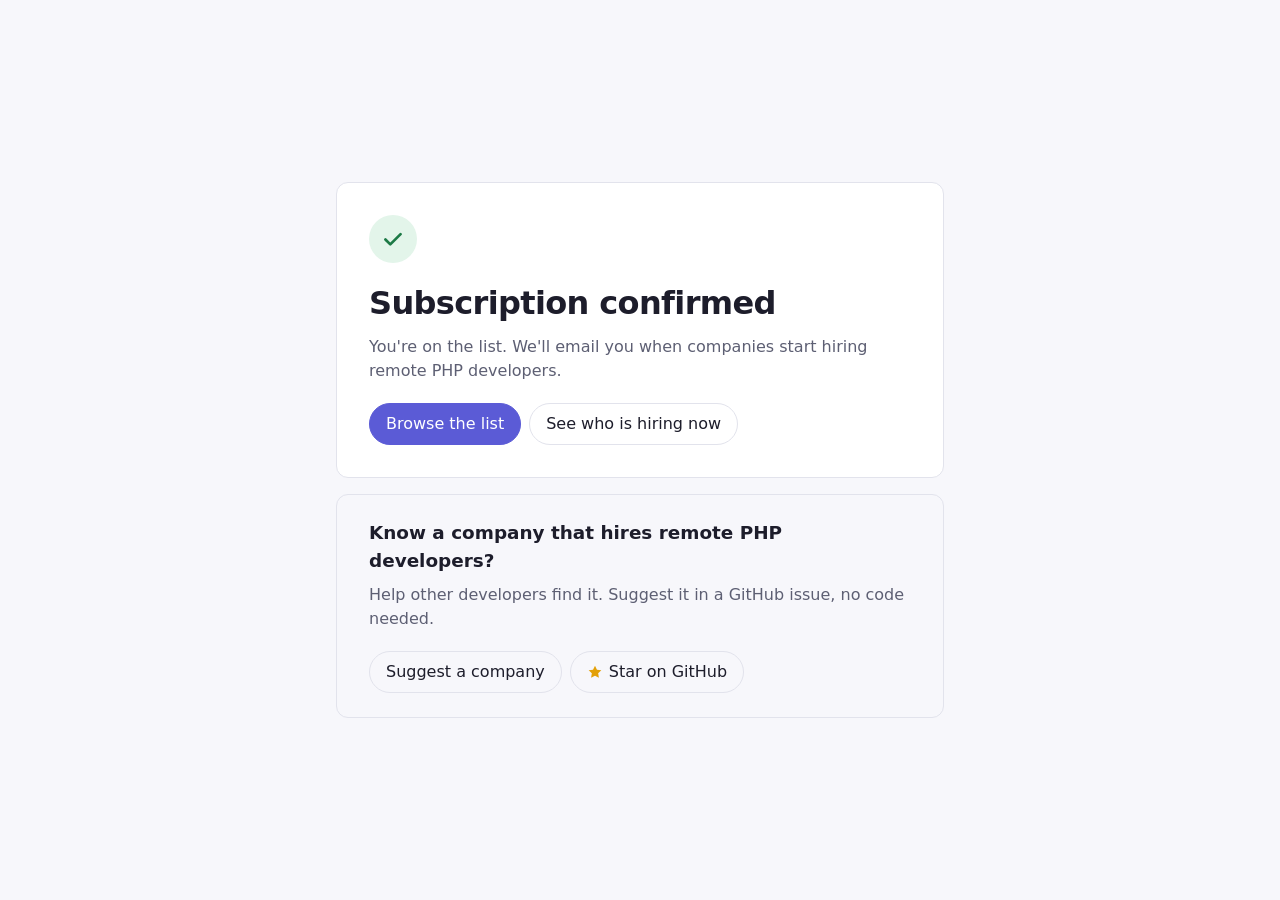
==== site/subscribed/index.html @ 8f7765d8 "Add a newsletter subscription confirmation page" ====
<!doctype html>
<html lang="en">
<head>
  <meta charset="utf-8">
  <meta name="viewport" content="width=device-width, initial-scale=1">
  <title>Subscription confirmed · Remote PHP Jobs</title>
  <meta name="description" content="Your subscription to Remote PHP Jobs updates is confirmed.">
  <meta name="robots" content="noindex">
  <meta name="theme-color" content="#5b5bd6">
  <link rel="icon" href="data:image/svg+xml,%3Csvg xmlns='http://www.w3.org/2000/svg' viewBox='0 0 32 32'%3E%3Crect width='32' height='32' rx='8' fill='%235b5bd6'/%3E%3Ctext x='16' y='21' font-family='system-ui,sans-serif' font-size='11' font-weight='700' fill='%23fff' text-anchor='middle'%3EPHP%3C/text%3E%3C/svg%3E">
  <script>
    try {
      const theme = localStorage.getItem('theme');
      if (theme === 'light' || theme === 'dark') document.documentElement.dataset.theme = theme;
    } catch (error) {}
  </script>
  <link rel="stylesheet" href="../style.css">
</head>
<body>
  <main class="wrap confirm">
    <section class="confirm-card">
      <span class="confirm-icon" aria-hidden="true">
        <svg viewBox="0 0 24 24" fill="none" stroke="currentColor" stroke-width="2.5" stroke-linecap="round" stroke-linejoin="round">
          <path d="M5 12.5l4.5 4.5L19 7.5"/>
        </svg>
      </span>
      <h1>Subscription confirmed</h1>
      <p>You're on the list. We'll email you when companies start hiring remote PHP developers.</p>
      <nav class="actions">
        <a class="button primary" href="../">Browse the list</a>
        <a class="button" href="../?hiring=1">See who is hiring now</a>
      </nav>
    </section>

    <section class="confirm-card secondary">
      <h2>Know a company that hires remote PHP developers?</h2>
      <p>Help other developers find it. Suggest it in a GitHub issue, no code needed.</p>
      <nav class="actions">
        <a class="button" href="https://github.com/rasoulrahimii/PHP-Remote-Jobs/issues/new?template=suggest-company.yml">Suggest a company</a>
        <a class="button star" href="https://github.com/rasoulrahimii/PHP-Remote-Jobs" target="_blank" rel="noopener">
          <svg viewBox="0 0 24 24" fill="currentColor" aria-hidden="true">
            <path d="M12 2.5l2.94 5.96 6.56.95-4.75 4.63 1.12 6.54L12 17.5l-5.87 3.08 1.12-6.54L2.5 9.41l6.56-.95z"/>
          </svg>
          Star on GitHub
        </a>
      </nav>
    </section>
  </main>
</body>
</html>
---- site/style.css ----
:root {
  --bg: #f7f7fb;
  --surface: #ffffff;
  --text: #1d1d2b;
  --muted: #5d5f73;
  --border: #e2e3ec;
  --border-strong: #b9bbcc;
  --accent: #5b5bd6;
  --accent-text: #ffffff;
  --chip-bg: #ececfb;
  --chip-text: #3f3fa8;
  --stale: #a14d00;
  --stale-bg: #fff1e0;
  --fresh: #1d7a46;
  --fresh-bg: #e3f5ea;
  --radius: 12px;
  --knob: #ffffff;
  --knob-shadow: 0 2px 6px rgba(29, 29, 43, 0.25);
  color-scheme: light;
}

@media (prefers-color-scheme: dark) {
  :root:not([data-theme="light"]) {
    --bg: #12121a;
    --surface: #1b1b26;
    --text: #ececf4;
    --muted: #a3a5b8;
    --border: #2d2e3d;
    --border-strong: #4a4c63;
    --accent: #8c8cf0;
    --accent-text: #12121a;
    --chip-bg: #2a2a45;
    --chip-text: #c4c4ff;
    --stale: #ffb870;
    --stale-bg: #3a2914;
    --fresh: #6fd39b;
    --fresh-bg: #16301f;
    --knob: #e9e7ff;
    --knob-shadow: 0 2px 8px rgba(0, 0, 0, 0.5);
    color-scheme: dark;
  }
}

:root[data-theme="dark"] {
  --bg: #12121a;
  --surface: #1b1b26;
  --text: #ececf4;
  --muted: #a3a5b8;
  --border: #2d2e3d;
  --border-strong: #4a4c63;
  --accent: #8c8cf0;
  --accent-text: #12121a;
  --chip-bg: #2a2a45;
  --chip-text: #c4c4ff;
  --stale: #ffb870;
  --stale-bg: #3a2914;
  --fresh: #6fd39b;
  --fresh-bg: #16301f;
  --knob: #e9e7ff;
  --knob-shadow: 0 2px 8px rgba(0, 0, 0, 0.5);
  color-scheme: dark;
}

* {
  box-sizing: border-box;
}

html {
  scroll-behavior: smooth;
}

body {
  margin: 0;
  transition: background-color 0.3s ease, color 0.3s ease;
  background: var(--bg);
  color: var(--text);
  font: 16px/1.5 system-ui, -apple-system, "Segoe UI", Roboto, sans-serif;
}

a {
  color: var(--accent);
}

.wrap {
  max-width: 1120px;
  margin: 0 auto;
  padding: 0 16px;
}

.masthead {
  padding: 48px 0 32px;
  transition: background-color 0.3s ease, border-color 0.3s ease;
  border-bottom: 1px solid var(--border);
  background: var(--surface);
}

.masthead .wrap {
  position: relative;
}

.masthead h1 {
  margin: 0 0 8px;
  padding-right: 80px;
  font-size: clamp(1.8rem, 4vw, 2.6rem);
  letter-spacing: -0.02em;
}

.lede {
  max-width: 640px;
  margin: 0 0 20px;
  color: var(--muted);
}

.actions {
  display: flex;
  flex-wrap: wrap;
  gap: 8px;
}

.button {
  display: inline-block;
  padding: 8px 16px;
  border: 1px solid var(--border);
  border-radius: 999px;
  color: var(--text);
  text-decoration: none;
  font-weight: 500;
}

.button.primary {
  border-color: var(--accent);
  background: var(--accent);
  color: var(--accent-text);
}

.button.star {
  display: inline-flex;
  align-items: center;
  gap: 6px;
}

.button.star svg {
  width: 16px;
  height: 16px;
  color: #e3a008;
  transition: transform 0.3s ease;
}

.button.star:hover {
  border-color: var(--border-strong);
}

.button.star:hover svg {
  transform: rotate(72deg) scale(1.15);
}

.theme-toggle {
  position: absolute;
  top: -24px;
  right: 16px;
  width: 64px;
  height: 34px;
  padding: 0;
  border: 0;
  border-radius: 999px;
  overflow: hidden;
  cursor: pointer;
  background: transparent;
  box-shadow: inset 0 1px 4px rgba(0, 0, 0, 0.25);
  -webkit-tap-highlight-color: transparent;
}

.theme-toggle:focus-visible {
  outline: 2px solid var(--accent);
  outline-offset: 3px;
}

.theme-toggle .sky {
  position: absolute;
  inset: 0;
  transition: opacity 0.4s ease;
}

.theme-toggle .day {
  background: linear-gradient(135deg, #8fd0ff 0%, #c5e8ff 55%, #ffe3a3 100%);
}

.theme-toggle .night {
  opacity: 0;
  background:
    radial-gradient(1px 1px at 14px 9px, #ffffff 50%, transparent 51%),
    radial-gradient(1.5px 1.5px at 22px 22px, #ffffff 50%, transparent 51%),
    radial-gradient(1px 1px at 9px 20px, #dcdcff 50%, transparent 51%),
    radial-gradient(1px 1px at 30px 12px, #ffffff 50%, transparent 51%),
    linear-gradient(135deg, #1b1f4b 0%, #2c2466 60%, #4a2d74 100%);
}

.theme-toggle .knob {
  position: absolute;
  top: 3px;
  left: 3px;
  width: 28px;
  height: 28px;
  border-radius: 50%;
  background: var(--knob);
  box-shadow: var(--knob-shadow);
  transition: transform 0.45s cubic-bezier(0.34, 1.4, 0.64, 1), background-color 0.3s ease;
}

.theme-toggle .icon {
  position: absolute;
  inset: 5px;
  width: 18px;
  height: 18px;
  transition: opacity 0.3s ease, transform 0.45s ease;
}

.theme-toggle .sun {
  color: #f59e0b;
}

.theme-toggle .moon {
  color: #6d5dfc;
  opacity: 0;
  transform: rotate(-90deg) scale(0.4);
}

.theme-toggle[aria-checked="true"] .day {
  opacity: 0;
}

.theme-toggle[aria-checked="true"] .night {
  opacity: 1;
}

.theme-toggle[aria-checked="true"] .knob {
  transform: translateX(30px);
}

.theme-toggle[aria-checked="true"] .sun {
  opacity: 0;
  transform: rotate(90deg) scale(0.4);
}

.theme-toggle[aria-checked="true"] .moon {
  opacity: 1;
  transform: none;
}

.theme-toggle:hover .knob {
  box-shadow: var(--knob-shadow), 0 0 0 4px rgba(255, 255, 255, 0.25);
}

@media (prefers-reduced-motion: reduce) {
  html {
    scroll-behavior: auto;
  }

  *,
  *::before,
  *::after {
    transition: none !important;
  }
}

.filters {
  display: grid;
  grid-template-columns: 2fr 1fr 1fr 1fr;
  gap: 12px 16px;
  margin: 24px 0 8px;
}

.field {
  display: flex;
  flex-direction: column;
  gap: 4px;
  font-size: 0.85rem;
  color: var(--muted);
}

.field input,
.field select {
  width: 100%;
  padding: 10px 12px;
  border: 1px solid var(--border);
  border-radius: 8px;
  background: var(--surface);
  color: var(--text);
  font: inherit;
  font-size: 1rem;
}

.search {
  position: relative;
}

.search input {
  padding-right: 40px;
}

.shortcut {
  position: absolute;
  right: 10px;
  bottom: 10px;
  padding: 0 7px;
  border: 1px solid var(--border);
  border-radius: 5px;
  color: var(--muted);
  font: 0.8rem/1.6 ui-monospace, SFMono-Regular, Menlo, monospace;
  pointer-events: none;
}

.search input:focus + .shortcut,
.search input:not(:placeholder-shown) + .shortcut {
  display: none;
}

@media (hover: none) {
  .shortcut {
    display: none;
  }
}

.field input:focus-visible,
.field select:focus-visible {
  outline: 2px solid var(--accent);
  outline-offset: -1px;
  border-color: var(--accent);
}

.toggles {
  grid-column: 1 / -1;
  display: flex;
  flex-wrap: wrap;
  gap: 8px 20px;
}

.toggle {
  display: inline-flex;
  align-items: center;
  gap: 8px;
  cursor: pointer;
}

.toggle input {
  accent-color: var(--accent);
  width: 16px;
  height: 16px;
}

.summary-bar {
  display: flex;
  flex-wrap: wrap;
  align-items: center;
  gap: 8px 16px;
  margin: 16px 0;
}

.summary {
  margin: 0;
  color: var(--muted);
}

.clear {
  padding: 4px 12px;
  border: 1px solid var(--border);
  border-radius: 999px;
  background: var(--surface);
  color: var(--accent);
  font: inherit;
  font-size: 0.85rem;
  cursor: pointer;
}

.clear:hover {
  border-color: var(--accent);
}

.clear:focus-visible {
  outline: 2px solid var(--accent);
  outline-offset: 2px;
}

.grid {
  display: grid;
  grid-template-columns: repeat(auto-fill, minmax(300px, 1fr));
  gap: 16px;
  margin: 0 0 48px;
  padding: 0;
  list-style: none;
}

.card {
  transition: background-color 0.3s ease, border-color 0.3s ease, box-shadow 0.2s ease;
  display: flex;
  flex-direction: column;
  gap: 12px;
  padding: 20px;
  border: 1px solid var(--border);
  border-radius: var(--radius);
  background: var(--surface);
}

.card:hover {
  border-color: var(--border-strong);
  box-shadow: 0 4px 16px rgba(29, 29, 43, 0.06);
}

.card-head {
  display: flex;
  flex-wrap: wrap;
  align-items: center;
  justify-content: space-between;
  gap: 6px 12px;
}

.status {
  padding: 2px 10px;
  border: 1px dashed var(--border-strong);
  border-radius: 999px;
  color: var(--muted);
  font-size: 0.75rem;
  white-space: nowrap;
}

.status.hiring {
  border: 1px solid transparent;
  background: var(--fresh-bg);
  color: var(--fresh);
  font-weight: 600;
}

.card.no-active-openings .name a {
  color: var(--muted);
}

.name {
  margin: 0;
  font-size: 1.15rem;
}

.name a {
  color: var(--text);
  text-decoration: none;
}

.name a:hover,
.name a:focus-visible {
  color: var(--accent);
  text-decoration: underline;
}

.location {
  margin: 0;
  color: var(--muted);
  font-size: 0.85rem;
}

.chips {
  display: flex;
  flex-wrap: wrap;
  gap: 6px;
  margin: 0;
  padding: 0;
  list-style: none;
}

.chips li {
  padding: 2px 10px;
  border-radius: 999px;
  background: var(--chip-bg);
  color: var(--chip-text);
  font-size: 0.8rem;
}

.benefits {
  margin: 0;
  padding-left: 18px;
  color: var(--muted);
  font-size: 0.9rem;
}

.benefits:empty {
  display: none;
}

.meta {
  display: flex;
  flex-wrap: wrap;
  justify-content: space-between;
  align-items: center;
  gap: 8px;
  margin-top: auto;
  padding-top: 12px;
  border-top: 1px solid var(--border);
  font-size: 0.85rem;
}

.open-roles {
  font-weight: 600;
  text-decoration: none;
}

.open-roles span {
  display: inline-block;
  transition: transform 0.2s ease;
}

.open-roles:hover span,
.open-roles:focus-visible span {
  transform: translateX(3px);
}

.open-roles:hover {
  text-decoration: underline;
}

.links {
  display: flex;
  gap: 10px;
  margin-right: auto;
}

.icon-link {
  display: inline-flex;
  color: var(--muted);
  border-radius: 6px;
  transition: color 0.2s ease;
}

.icon-link svg {
  width: 22px;
  height: 22px;
}

.icon-link:hover {
  color: var(--accent);
}

.icon-link:focus-visible {
  outline: 2px solid var(--accent);
  outline-offset: 2px;
}

.verified {
  color: var(--fresh);
}

.verified.stale {
  padding: 2px 8px;
  border-radius: 6px;
  background: var(--stale-bg);
  color: var(--stale);
}

.empty {
  grid-column: 1 / -1;
  padding: 48px 16px;
  text-align: center;
  color: var(--muted);
}

.empty p {
  margin: 0 0 12px;
}

.newsletter {
  display: flex;
  flex-wrap: wrap;
  align-items: center;
  justify-content: space-between;
  gap: 16px 32px;
  margin: 0 0 48px;
  padding: 28px;
  border: 1px solid var(--border);
  border-radius: var(--radius);
  background: var(--surface);
}

.newsletter-text {
  flex: 1 1 320px;
}

.newsletter h2 {
  margin: 0 0 4px;
  font-size: 1.25rem;
}

.newsletter p {
  margin: 0;
  color: var(--muted);
}

.newsletter-form {
  flex: 1 1 360px;
  max-width: 480px;
}

.newsletter-fields {
  display: flex;
  gap: 8px;
}

.newsletter-form .formkit-input {
  flex: 1;
  min-width: 0;
  padding: 10px 14px;
  border: 1px solid var(--border);
  border-radius: 999px;
  background: var(--bg);
  color: var(--text);
  font: inherit;
}

.newsletter-form .formkit-input:focus-visible {
  outline: 2px solid var(--accent);
  outline-offset: -1px;
  border-color: var(--accent);
}

.newsletter-form .formkit-submit {
  padding: 10px 20px;
  border: 0;
  border-radius: 999px;
  background: var(--accent);
  color: var(--accent-text);
  font: inherit;
  font-weight: 600;
  cursor: pointer;
}

.newsletter-form .formkit-submit:hover {
  filter: brightness(1.08);
}

.newsletter-form .formkit-submit:focus-visible {
  outline: 2px solid var(--accent);
  outline-offset: 2px;
}

.newsletter-form .formkit-submit[data-active] {
  opacity: 0.7;
  cursor: progress;
}

.newsletter-form .formkit-alert {
  margin: 0;
  padding: 10px 14px;
  border-radius: 8px;
  list-style: none;
  font-size: 0.9rem;
}

.newsletter-form .formkit-alert:empty {
  display: none;
}

.newsletter-form .formkit-alert-error {
  margin-bottom: 8px;
  background: var(--stale-bg);
  color: var(--stale);
}

.newsletter-form .formkit-alert-success {
  background: var(--fresh-bg);
  color: var(--fresh);
  font-weight: 600;
}

.visually-hidden {
  position: absolute;
  width: 1px;
  height: 1px;
  margin: -1px;
  padding: 0;
  overflow: hidden;
  clip: rect(0 0 0 0);
  white-space: nowrap;
  border: 0;
}

.confirm {
  display: flex;
  flex-direction: column;
  gap: 16px;
  max-width: 640px;
  min-height: 100vh;
  justify-content: center;
  padding-top: 48px;
  padding-bottom: 48px;
}

.confirm-card {
  padding: 32px;
  border: 1px solid var(--border);
  border-radius: var(--radius);
  background: var(--surface);
}

.confirm-card h1 {
  margin: 16px 0 8px;
  font-size: clamp(1.6rem, 4vw, 2rem);
  letter-spacing: -0.02em;
}

.confirm-card h2 {
  margin: 0 0 8px;
  font-size: 1.15rem;
}

.confirm-card p {
  margin: 0 0 20px;
  color: var(--muted);
}

.confirm-card.secondary {
  padding: 24px 32px;
  background: transparent;
}

.confirm-icon {
  display: inline-flex;
  align-items: center;
  justify-content: center;
  width: 48px;
  height: 48px;
  border-radius: 50%;
  background: var(--fresh-bg);
  color: var(--fresh);
}

.confirm-icon svg {
  width: 26px;
  height: 26px;
}

.footer {
  padding-bottom: 48px;
  color: var(--muted);
  font-size: 0.9rem;
}

@media (max-width: 960px) {
  .filters {
    grid-template-columns: repeat(3, 1fr);
  }

  .search {
    grid-column: 1 / -1;
  }
}

@media (max-width: 720px) {
  .masthead {
    padding: 32px 0 24px;
  }

  .theme-toggle {
    top: -12px;
  }

  .filters {
    grid-template-columns: 1fr 1fr;
  }

  .search {
    grid-column: 1 / -1;
  }

  .grid {
    grid-template-columns: 1fr;
  }

  .newsletter {
    padding: 20px;
  }

  .confirm-card,
  .confirm-card.secondary {
    padding: 24px 20px;
  }

  .newsletter-fields {
    flex-direction: column;
  }
}
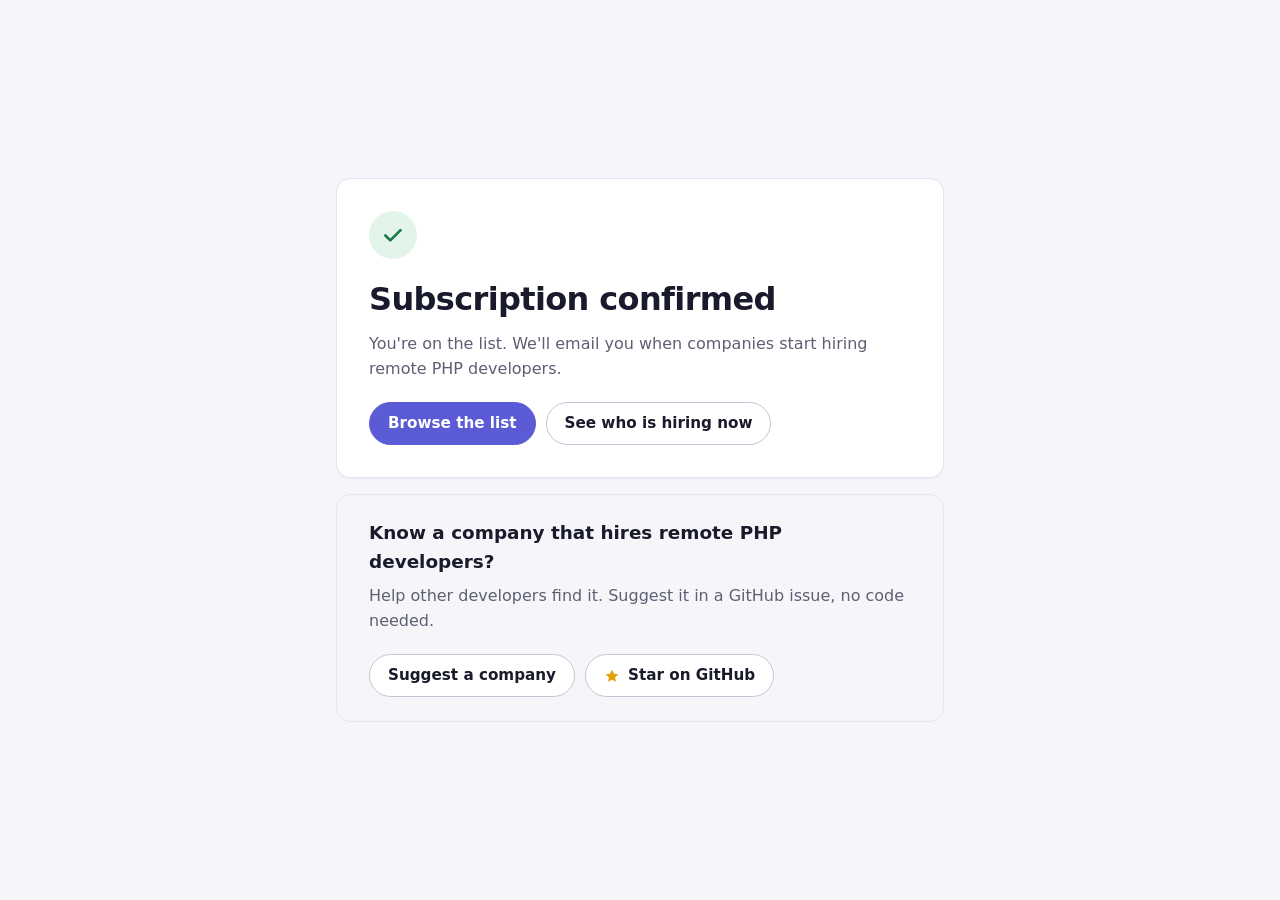
==== commit 2720c707: "Redesign the site with a country filter, hiring status switch and list view" ====
--- a/site/subscribed/index.html
+++ b/site/subscribed/index.html
@@ -28,7 +28,7 @@
       <p>You're on the list. We'll email you when companies start hiring remote PHP developers.</p>
       <nav class="actions">
         <a class="button primary" href="../">Browse the list</a>
-        <a class="button" href="../?hiring=1">See who is hiring now</a>
+        <a class="button" href="../?status=hiring">See who is hiring now</a>
       </nav>
     </section>
 
--- a/site/style.css
+++ b/site/style.css
@@ -1,19 +1,32 @@
 :root {
-  --bg: #f7f7fb;
+  --bg: #f6f6fa;
   --surface: #ffffff;
-  --text: #1d1d2b;
+  --surface-2: #f0f0f7;
+  --text: #191a2b;
   --muted: #5d5f73;
-  --border: #e2e3ec;
-  --border-strong: #b9bbcc;
+  --border: #e3e4ee;
+  --border-strong: #c3c5d6;
   --accent: #5b5bd6;
+  --accent-hover: #4b4bc4;
   --accent-text: #ffffff;
-  --chip-bg: #ececfb;
-  --chip-text: #3f3fa8;
+  --accent-soft: #ececfb;
+  --accent-soft-text: #3f3fa8;
+  --chip-bg: #f1f1f8;
+  --chip-text: #45475e;
   --stale: #a14d00;
   --stale-bg: #fff1e0;
   --fresh: #1d7a46;
   --fresh-bg: #e3f5ea;
-  --radius: 12px;
+  --fresh-dot: #22a35a;
+  --hero-glow: rgba(91, 91, 214, 0.16);
+  --hero-dots: rgba(91, 91, 214, 0.14);
+  --shadow-sm: 0 1px 2px rgba(25, 26, 43, 0.05);
+  --shadow-md: 0 8px 28px rgba(25, 26, 43, 0.09);
+  --topbar-bg: rgba(255, 255, 255, 0.82);
+  --avatar-l: 92%;
+  --avatar-text-l: 34%;
+  --radius: 14px;
+  --radius-sm: 9px;
   --knob: #ffffff;
   --knob-shadow: 0 2px 6px rgba(29, 29, 43, 0.25);
   color-scheme: light;
@@ -21,20 +34,32 @@
 
 @media (prefers-color-scheme: dark) {
   :root:not([data-theme="light"]) {
-    --bg: #12121a;
-    --surface: #1b1b26;
+    --bg: #101018;
+    --surface: #191924;
+    --surface-2: #20202d;
     --text: #ececf4;
     --muted: #a3a5b8;
-    --border: #2d2e3d;
-    --border-strong: #4a4c63;
+    --border: #2b2c3b;
+    --border-strong: #464860;
     --accent: #8c8cf0;
-    --accent-text: #12121a;
-    --chip-bg: #2a2a45;
-    --chip-text: #c4c4ff;
+    --accent-hover: #a2a2f5;
+    --accent-text: #101018;
+    --accent-soft: #26264a;
+    --accent-soft-text: #c4c4ff;
+    --chip-bg: #242433;
+    --chip-text: #c9cadb;
     --stale: #ffb870;
     --stale-bg: #3a2914;
     --fresh: #6fd39b;
-    --fresh-bg: #16301f;
+    --fresh-bg: #14301f;
+    --fresh-dot: #4ade80;
+    --hero-glow: rgba(140, 140, 240, 0.18);
+    --hero-dots: rgba(140, 140, 240, 0.12);
+    --shadow-sm: 0 1px 2px rgba(0, 0, 0, 0.3);
+    --shadow-md: 0 10px 30px rgba(0, 0, 0, 0.45);
+    --topbar-bg: rgba(16, 16, 24, 0.78);
+    --avatar-l: 24%;
+    --avatar-text-l: 82%;
     --knob: #e9e7ff;
     --knob-shadow: 0 2px 8px rgba(0, 0, 0, 0.5);
     color-scheme: dark;
@@ -42,20 +67,32 @@
 }
 
 :root[data-theme="dark"] {
-  --bg: #12121a;
-  --surface: #1b1b26;
+  --bg: #101018;
+  --surface: #191924;
+  --surface-2: #20202d;
   --text: #ececf4;
   --muted: #a3a5b8;
-  --border: #2d2e3d;
-  --border-strong: #4a4c63;
+  --border: #2b2c3b;
+  --border-strong: #464860;
   --accent: #8c8cf0;
-  --accent-text: #12121a;
-  --chip-bg: #2a2a45;
-  --chip-text: #c4c4ff;
+  --accent-hover: #a2a2f5;
+  --accent-text: #101018;
+  --accent-soft: #26264a;
+  --accent-soft-text: #c4c4ff;
+  --chip-bg: #242433;
+  --chip-text: #c9cadb;
   --stale: #ffb870;
   --stale-bg: #3a2914;
   --fresh: #6fd39b;
-  --fresh-bg: #16301f;
+  --fresh-bg: #14301f;
+  --fresh-dot: #4ade80;
+  --hero-glow: rgba(140, 140, 240, 0.18);
+  --hero-dots: rgba(140, 140, 240, 0.12);
+  --shadow-sm: 0 1px 2px rgba(0, 0, 0, 0.3);
+  --shadow-md: 0 10px 30px rgba(0, 0, 0, 0.45);
+  --topbar-bg: rgba(16, 16, 24, 0.78);
+  --avatar-l: 24%;
+  --avatar-text-l: 82%;
   --knob: #e9e7ff;
   --knob-shadow: 0 2px 8px rgba(0, 0, 0, 0.5);
   color-scheme: dark;
@@ -67,6 +104,7 @@
 
 html {
   scroll-behavior: smooth;
+  scroll-padding-top: 76px;
 }
 
 body {
@@ -74,597 +112,27 @@
   transition: background-color 0.3s ease, color 0.3s ease;
   background: var(--bg);
   color: var(--text);
-  font: 16px/1.5 system-ui, -apple-system, "Segoe UI", Roboto, sans-serif;
+  font: 16px/1.55 system-ui, -apple-system, "Segoe UI", Roboto, "Helvetica Neue", sans-serif;
+  -webkit-font-smoothing: antialiased;
 }
 
 a {
   color: var(--accent);
 }
 
+button {
+  font: inherit;
+}
+
+:focus-visible {
+  outline: 2px solid var(--accent);
+  outline-offset: 2px;
+}
+
 .wrap {
-  max-width: 1120px;
+  max-width: 1160px;
   margin: 0 auto;
   padding: 0 16px;
-}
-
-.masthead {
-  padding: 48px 0 32px;
-  transition: background-color 0.3s ease, border-color 0.3s ease;
-  border-bottom: 1px solid var(--border);
-  background: var(--surface);
-}
-
-.masthead .wrap {
-  position: relative;
-}
-
-.masthead h1 {
-  margin: 0 0 8px;
-  padding-right: 80px;
-  font-size: clamp(1.8rem, 4vw, 2.6rem);
-  letter-spacing: -0.02em;
-}
-
-.lede {
-  max-width: 640px;
-  margin: 0 0 20px;
-  color: var(--muted);
-}
-
-.actions {
-  display: flex;
-  flex-wrap: wrap;
-  gap: 8px;
-}
-
-.button {
-  display: inline-block;
-  padding: 8px 16px;
-  border: 1px solid var(--border);
-  border-radius: 999px;
-  color: var(--text);
-  text-decoration: none;
-  font-weight: 500;
-}
-
-.button.primary {
-  border-color: var(--accent);
-  background: var(--accent);
-  color: var(--accent-text);
-}
-
-.button.star {
-  display: inline-flex;
-  align-items: center;
-  gap: 6px;
-}
-
-.button.star svg {
-  width: 16px;
-  height: 16px;
-  color: #e3a008;
-  transition: transform 0.3s ease;
-}
-
-.button.star:hover {
-  border-color: var(--border-strong);
-}
-
-.button.star:hover svg {
-  transform: rotate(72deg) scale(1.15);
-}
-
-.theme-toggle {
-  position: absolute;
-  top: -24px;
-  right: 16px;
-  width: 64px;
-  height: 34px;
-  padding: 0;
-  border: 0;
-  border-radius: 999px;
-  overflow: hidden;
-  cursor: pointer;
-  background: transparent;
-  box-shadow: inset 0 1px 4px rgba(0, 0, 0, 0.25);
-  -webkit-tap-highlight-color: transparent;
-}
-
-.theme-toggle:focus-visible {
-  outline: 2px solid var(--accent);
-  outline-offset: 3px;
-}
-
-.theme-toggle .sky {
-  position: absolute;
-  inset: 0;
-  transition: opacity 0.4s ease;
-}
-
-.theme-toggle .day {
-  background: linear-gradient(135deg, #8fd0ff 0%, #c5e8ff 55%, #ffe3a3 100%);
-}
-
-.theme-toggle .night {
-  opacity: 0;
-  background:
-    radial-gradient(1px 1px at 14px 9px, #ffffff 50%, transparent 51%),
-    radial-gradient(1.5px 1.5px at 22px 22px, #ffffff 50%, transparent 51%),
-    radial-gradient(1px 1px at 9px 20px, #dcdcff 50%, transparent 51%),
-    radial-gradient(1px 1px at 30px 12px, #ffffff 50%, transparent 51%),
-    linear-gradient(135deg, #1b1f4b 0%, #2c2466 60%, #4a2d74 100%);
-}
-
-.theme-toggle .knob {
-  position: absolute;
-  top: 3px;
-  left: 3px;
-  width: 28px;
-  height: 28px;
-  border-radius: 50%;
-  background: var(--knob);
-  box-shadow: var(--knob-shadow);
-  transition: transform 0.45s cubic-bezier(0.34, 1.4, 0.64, 1), background-color 0.3s ease;
-}
-
-.theme-toggle .icon {
-  position: absolute;
-  inset: 5px;
-  width: 18px;
-  height: 18px;
-  transition: opacity 0.3s ease, transform 0.45s ease;
-}
-
-.theme-toggle .sun {
-  color: #f59e0b;
-}
-
-.theme-toggle .moon {
-  color: #6d5dfc;
-  opacity: 0;
-  transform: rotate(-90deg) scale(0.4);
-}
-
-.theme-toggle[aria-checked="true"] .day {
-  opacity: 0;
-}
-
-.theme-toggle[aria-checked="true"] .night {
-  opacity: 1;
-}
-
-.theme-toggle[aria-checked="true"] .knob {
-  transform: translateX(30px);
-}
-
-.theme-toggle[aria-checked="true"] .sun {
-  opacity: 0;
-  transform: rotate(90deg) scale(0.4);
-}
-
-.theme-toggle[aria-checked="true"] .moon {
-  opacity: 1;
-  transform: none;
-}
-
-.theme-toggle:hover .knob {
-  box-shadow: var(--knob-shadow), 0 0 0 4px rgba(255, 255, 255, 0.25);
-}
-
-@media (prefers-reduced-motion: reduce) {
-  html {
-    scroll-behavior: auto;
-  }
-
-  *,
-  *::before,
-  *::after {
-    transition: none !important;
-  }
-}
-
-.filters {
-  display: grid;
-  grid-template-columns: 2fr 1fr 1fr 1fr;
-  gap: 12px 16px;
-  margin: 24px 0 8px;
-}
-
-.field {
-  display: flex;
-  flex-direction: column;
-  gap: 4px;
-  font-size: 0.85rem;
-  color: var(--muted);
-}
-
-.field input,
-.field select {
-  width: 100%;
-  padding: 10px 12px;
-  border: 1px solid var(--border);
-  border-radius: 8px;
-  background: var(--surface);
-  color: var(--text);
-  font: inherit;
-  font-size: 1rem;
-}
-
-.search {
-  position: relative;
-}
-
-.search input {
-  padding-right: 40px;
-}
-
-.shortcut {
-  position: absolute;
-  right: 10px;
-  bottom: 10px;
-  padding: 0 7px;
-  border: 1px solid var(--border);
-  border-radius: 5px;
-  color: var(--muted);
-  font: 0.8rem/1.6 ui-monospace, SFMono-Regular, Menlo, monospace;
-  pointer-events: none;
-}
-
-.search input:focus + .shortcut,
-.search input:not(:placeholder-shown) + .shortcut {
-  display: none;
-}
-
-@media (hover: none) {
-  .shortcut {
-    display: none;
-  }
-}
-
-.field input:focus-visible,
-.field select:focus-visible {
-  outline: 2px solid var(--accent);
-  outline-offset: -1px;
-  border-color: var(--accent);
-}
-
-.toggles {
-  grid-column: 1 / -1;
-  display: flex;
-  flex-wrap: wrap;
-  gap: 8px 20px;
-}
-
-.toggle {
-  display: inline-flex;
-  align-items: center;
-  gap: 8px;
-  cursor: pointer;
-}
-
-.toggle input {
-  accent-color: var(--accent);
-  width: 16px;
-  height: 16px;
-}
-
-.summary-bar {
-  display: flex;
-  flex-wrap: wrap;
-  align-items: center;
-  gap: 8px 16px;
-  margin: 16px 0;
-}
-
-.summary {
-  margin: 0;
-  color: var(--muted);
-}
-
-.clear {
-  padding: 4px 12px;
-  border: 1px solid var(--border);
-  border-radius: 999px;
-  background: var(--surface);
-  color: var(--accent);
-  font: inherit;
-  font-size: 0.85rem;
-  cursor: pointer;
-}
-
-.clear:hover {
-  border-color: var(--accent);
-}
-
-.clear:focus-visible {
-  outline: 2px solid var(--accent);
-  outline-offset: 2px;
-}
-
-.grid {
-  display: grid;
-  grid-template-columns: repeat(auto-fill, minmax(300px, 1fr));
-  gap: 16px;
-  margin: 0 0 48px;
-  padding: 0;
-  list-style: none;
-}
-
-.card {
-  transition: background-color 0.3s ease, border-color 0.3s ease, box-shadow 0.2s ease;
-  display: flex;
-  flex-direction: column;
-  gap: 12px;
-  padding: 20px;
-  border: 1px solid var(--border);
-  border-radius: var(--radius);
-  background: var(--surface);
-}
-
-.card:hover {
-  border-color: var(--border-strong);
-  box-shadow: 0 4px 16px rgba(29, 29, 43, 0.06);
-}
-
-.card-head {
-  display: flex;
-  flex-wrap: wrap;
-  align-items: center;
-  justify-content: space-between;
-  gap: 6px 12px;
-}
-
-.status {
-  padding: 2px 10px;
-  border: 1px dashed var(--border-strong);
-  border-radius: 999px;
-  color: var(--muted);
-  font-size: 0.75rem;
-  white-space: nowrap;
-}
-
-.status.hiring {
-  border: 1px solid transparent;
-  background: var(--fresh-bg);
-  color: var(--fresh);
-  font-weight: 600;
-}
-
-.card.no-active-openings .name a {
-  color: var(--muted);
-}
-
-.name {
-  margin: 0;
-  font-size: 1.15rem;
-}
-
-.name a {
-  color: var(--text);
-  text-decoration: none;
-}
-
-.name a:hover,
-.name a:focus-visible {
-  color: var(--accent);
-  text-decoration: underline;
-}
-
-.location {
-  margin: 0;
-  color: var(--muted);
-  font-size: 0.85rem;
-}
-
-.chips {
-  display: flex;
-  flex-wrap: wrap;
-  gap: 6px;
-  margin: 0;
-  padding: 0;
-  list-style: none;
-}
-
-.chips li {
-  padding: 2px 10px;
-  border-radius: 999px;
-  background: var(--chip-bg);
-  color: var(--chip-text);
-  font-size: 0.8rem;
-}
-
-.benefits {
-  margin: 0;
-  padding-left: 18px;
-  color: var(--muted);
-  font-size: 0.9rem;
-}
-
-.benefits:empty {
-  display: none;
-}
-
-.meta {
-  display: flex;
-  flex-wrap: wrap;
-  justify-content: space-between;
-  align-items: center;
-  gap: 8px;
-  margin-top: auto;
-  padding-top: 12px;
-  border-top: 1px solid var(--border);
-  font-size: 0.85rem;
-}
-
-.open-roles {
-  font-weight: 600;
-  text-decoration: none;
-}
-
-.open-roles span {
-  display: inline-block;
-  transition: transform 0.2s ease;
-}
-
-.open-roles:hover span,
-.open-roles:focus-visible span {
-  transform: translateX(3px);
-}
-
-.open-roles:hover {
-  text-decoration: underline;
-}
-
-.links {
-  display: flex;
-  gap: 10px;
-  margin-right: auto;
-}
-
-.icon-link {
-  display: inline-flex;
-  color: var(--muted);
-  border-radius: 6px;
-  transition: color 0.2s ease;
-}
-
-.icon-link svg {
-  width: 22px;
-  height: 22px;
-}
-
-.icon-link:hover {
-  color: var(--accent);
-}
-
-.icon-link:focus-visible {
-  outline: 2px solid var(--accent);
-  outline-offset: 2px;
-}
-
-.verified {
-  color: var(--fresh);
-}
-
-.verified.stale {
-  padding: 2px 8px;
-  border-radius: 6px;
-  background: var(--stale-bg);
-  color: var(--stale);
-}
-
-.empty {
-  grid-column: 1 / -1;
-  padding: 48px 16px;
-  text-align: center;
-  color: var(--muted);
-}
-
-.empty p {
-  margin: 0 0 12px;
-}
-
-.newsletter {
-  display: flex;
-  flex-wrap: wrap;
-  align-items: center;
-  justify-content: space-between;
-  gap: 16px 32px;
-  margin: 0 0 48px;
-  padding: 28px;
-  border: 1px solid var(--border);
-  border-radius: var(--radius);
-  background: var(--surface);
-}
-
-.newsletter-text {
-  flex: 1 1 320px;
-}
-
-.newsletter h2 {
-  margin: 0 0 4px;
-  font-size: 1.25rem;
-}
-
-.newsletter p {
-  margin: 0;
-  color: var(--muted);
-}
-
-.newsletter-form {
-  flex: 1 1 360px;
-  max-width: 480px;
-}
-
-.newsletter-fields {
-  display: flex;
-  gap: 8px;
-}
-
-.newsletter-form .formkit-input {
-  flex: 1;
-  min-width: 0;
-  padding: 10px 14px;
-  border: 1px solid var(--border);
-  border-radius: 999px;
-  background: var(--bg);
-  color: var(--text);
-  font: inherit;
-}
-
-.newsletter-form .formkit-input:focus-visible {
-  outline: 2px solid var(--accent);
-  outline-offset: -1px;
-  border-color: var(--accent);
-}
-
-.newsletter-form .formkit-submit {
-  padding: 10px 20px;
-  border: 0;
-  border-radius: 999px;
-  background: var(--accent);
-  color: var(--accent-text);
-  font: inherit;
-  font-weight: 600;
-  cursor: pointer;
-}
-
-.newsletter-form .formkit-submit:hover {
-  filter: brightness(1.08);
-}
-
-.newsletter-form .formkit-submit:focus-visible {
-  outline: 2px solid var(--accent);
-  outline-offset: 2px;
-}
-
-.newsletter-form .formkit-submit[data-active] {
-  opacity: 0.7;
-  cursor: progress;
-}
-
-.newsletter-form .formkit-alert {
-  margin: 0;
-  padding: 10px 14px;
-  border-radius: 8px;
-  list-style: none;
-  font-size: 0.9rem;
-}
-
-.newsletter-form .formkit-alert:empty {
-  display: none;
-}
-
-.newsletter-form .formkit-alert-error {
-  margin-bottom: 8px;
-  background: var(--stale-bg);
-  color: var(--stale);
-}
-
-.newsletter-form .formkit-alert-success {
-  background: var(--fresh-bg);
-  color: var(--fresh);
-  font-weight: 600;
 }
 
 .visually-hidden {
@@ -679,6 +147,1392 @@
   border: 0;
 }
 
+.skip-link {
+  position: absolute;
+  top: 8px;
+  left: 8px;
+  z-index: 100;
+  padding: 8px 14px;
+  border-radius: var(--radius-sm);
+  background: var(--accent);
+  color: var(--accent-text);
+  font-weight: 600;
+  transform: translateY(-160%);
+}
+
+.skip-link:focus {
+  transform: none;
+}
+
+/* ---- Buttons ---- */
+
+.button {
+  display: inline-flex;
+  align-items: center;
+  justify-content: center;
+  gap: 8px;
+  min-height: 42px;
+  padding: 9px 18px;
+  border: 1px solid var(--border-strong);
+  border-radius: 999px;
+  background: var(--surface);
+  color: var(--text);
+  font-weight: 600;
+  font-size: 0.95rem;
+  text-decoration: none;
+  cursor: pointer;
+  transition: background-color 0.2s ease, border-color 0.2s ease, color 0.2s ease, transform 0.15s ease;
+}
+
+.button:hover {
+  border-color: var(--accent);
+  color: var(--accent);
+}
+
+.button:active {
+  transform: translateY(1px);
+}
+
+.button.primary {
+  border-color: var(--accent);
+  background: var(--accent);
+  color: var(--accent-text);
+}
+
+.button.primary:hover {
+  border-color: var(--accent-hover);
+  background: var(--accent-hover);
+  color: var(--accent-text);
+}
+
+.button.primary span[aria-hidden] {
+  transition: transform 0.2s ease;
+}
+
+.button.primary:hover span[aria-hidden] {
+  transform: translateX(3px);
+}
+
+.button.star svg {
+  width: 16px;
+  height: 16px;
+  color: #e3a008;
+  transition: transform 0.3s ease;
+}
+
+.button.star:hover svg {
+  transform: rotate(72deg) scale(1.15);
+}
+
+.actions,
+.hero-actions {
+  display: flex;
+  flex-wrap: wrap;
+  gap: 10px;
+}
+
+/* ---- Top bar ---- */
+
+.topbar {
+  position: sticky;
+  top: 0;
+  z-index: 50;
+  border-bottom: 1px solid var(--border);
+  background: var(--topbar-bg);
+  -webkit-backdrop-filter: saturate(1.6) blur(14px);
+  backdrop-filter: saturate(1.6) blur(14px);
+}
+
+.topbar-inner {
+  display: flex;
+  align-items: center;
+  justify-content: space-between;
+  gap: 12px;
+  height: 60px;
+}
+
+.brand {
+  display: inline-flex;
+  align-items: center;
+  gap: 10px;
+  color: var(--text);
+  font-weight: 700;
+  letter-spacing: -0.01em;
+  text-decoration: none;
+}
+
+.brand-mark {
+  display: inline-grid;
+  place-items: center;
+  width: 32px;
+  height: 32px;
+  border-radius: 9px;
+  background: linear-gradient(135deg, #6e6ee6, #4545c2);
+  color: #fff;
+  font-size: 0.66rem;
+  font-weight: 800;
+  letter-spacing: 0.02em;
+  box-shadow: 0 2px 8px rgba(91, 91, 214, 0.35);
+}
+
+.topnav {
+  display: flex;
+  align-items: center;
+  gap: 4px;
+}
+
+.topnav-link {
+  display: inline-flex;
+  align-items: center;
+  gap: 6px;
+  padding: 7px 12px;
+  border-radius: 999px;
+  color: var(--muted);
+  font-size: 0.9rem;
+  font-weight: 500;
+  text-decoration: none;
+  transition: background-color 0.2s ease, color 0.2s ease;
+}
+
+.topnav-link:hover {
+  background: var(--surface-2);
+  color: var(--text);
+}
+
+.topnav-link.github {
+  margin-right: 6px;
+  border: 1px solid var(--border);
+  color: var(--text);
+}
+
+.topnav-link.github svg {
+  width: 16px;
+  height: 16px;
+  color: #e3a008;
+  transition: transform 0.3s ease;
+}
+
+.topnav-link.github:hover svg {
+  transform: rotate(72deg) scale(1.15);
+}
+
+/* ---- Theme toggle ---- */
+
+.theme-toggle {
+  position: relative;
+  flex: none;
+  width: 58px;
+  height: 30px;
+  padding: 0;
+  border: 0;
+  border-radius: 999px;
+  overflow: hidden;
+  cursor: pointer;
+  background: transparent;
+  box-shadow: inset 0 1px 4px rgba(0, 0, 0, 0.25);
+  -webkit-tap-highlight-color: transparent;
+}
+
+.theme-toggle:focus-visible {
+  outline-offset: 3px;
+}
+
+.theme-toggle .sky {
+  position: absolute;
+  inset: 0;
+  transition: opacity 0.4s ease;
+}
+
+.theme-toggle .day {
+  background: linear-gradient(135deg, #8fd0ff 0%, #c5e8ff 55%, #ffe3a3 100%);
+}
+
+.theme-toggle .night {
+  opacity: 0;
+  background:
+    radial-gradient(1px 1px at 14px 9px, #ffffff 50%, transparent 51%),
+    radial-gradient(1.5px 1.5px at 22px 20px, #ffffff 50%, transparent 51%),
+    radial-gradient(1px 1px at 9px 19px, #dcdcff 50%, transparent 51%),
+    radial-gradient(1px 1px at 28px 11px, #ffffff 50%, transparent 51%),
+    linear-gradient(135deg, #1b1f4b 0%, #2c2466 60%, #4a2d74 100%);
+}
+
+.theme-toggle .knob {
+  position: absolute;
+  top: 3px;
+  left: 3px;
+  width: 24px;
+  height: 24px;
+  border-radius: 50%;
+  background: var(--knob);
+  box-shadow: var(--knob-shadow);
+  transition: transform 0.45s cubic-bezier(0.34, 1.4, 0.64, 1), background-color 0.3s ease;
+}
+
+.theme-toggle .icon {
+  position: absolute;
+  inset: 4px;
+  width: 16px;
+  height: 16px;
+  transition: opacity 0.3s ease, transform 0.45s ease;
+}
+
+.theme-toggle .sun {
+  color: #f59e0b;
+}
+
+.theme-toggle .moon {
+  color: #6d5dfc;
+  opacity: 0;
+  transform: rotate(-90deg) scale(0.4);
+}
+
+.theme-toggle[aria-checked="true"] .day {
+  opacity: 0;
+}
+
+.theme-toggle[aria-checked="true"] .night {
+  opacity: 1;
+}
+
+.theme-toggle[aria-checked="true"] .knob {
+  transform: translateX(28px);
+}
+
+.theme-toggle[aria-checked="true"] .sun {
+  opacity: 0;
+  transform: rotate(90deg) scale(0.4);
+}
+
+.theme-toggle[aria-checked="true"] .moon {
+  opacity: 1;
+  transform: none;
+}
+
+.theme-toggle:hover .knob {
+  box-shadow: var(--knob-shadow), 0 0 0 4px rgba(255, 255, 255, 0.25);
+}
+
+/* ---- Hero ---- */
+
+.hero {
+  position: relative;
+  overflow: hidden;
+  padding: 64px 0 40px;
+  border-bottom: 1px solid var(--border);
+  background:
+    radial-gradient(60% 80% at 85% 0%, var(--hero-glow), transparent 70%),
+    radial-gradient(40% 60% at 0% 100%, var(--hero-glow), transparent 70%),
+    var(--surface);
+}
+
+.hero::before {
+  content: "";
+  position: absolute;
+  inset: 0;
+  background-image: radial-gradient(var(--hero-dots) 1px, transparent 1.4px);
+  background-size: 22px 22px;
+  -webkit-mask-image: linear-gradient(to bottom, #000 0%, transparent 85%);
+  mask-image: linear-gradient(to bottom, #000 0%, transparent 85%);
+  pointer-events: none;
+}
+
+.hero .wrap {
+  position: relative;
+}
+
+.eyebrow {
+  display: inline-flex;
+  align-items: center;
+  gap: 8px;
+  margin: 0 0 18px;
+  padding: 5px 12px;
+  border: 1px solid var(--border);
+  border-radius: 999px;
+  background: var(--surface);
+  color: var(--muted);
+  font-size: 0.82rem;
+  font-weight: 500;
+  box-shadow: var(--shadow-sm);
+}
+
+.pulse,
+.dot {
+  position: relative;
+  display: inline-block;
+  width: 8px;
+  height: 8px;
+  border-radius: 50%;
+  background: var(--fresh-dot);
+}
+
+.pulse::after {
+  content: "";
+  position: absolute;
+  inset: 0;
+  border-radius: 50%;
+  background: var(--fresh-dot);
+  animation: pulse 2s ease-out infinite;
+}
+
+@keyframes pulse {
+  from {
+    transform: scale(1);
+    opacity: 0.7;
+  }
+  to {
+    transform: scale(2.6);
+    opacity: 0;
+  }
+}
+
+.hero h1 {
+  max-width: 820px;
+  margin: 0 0 14px;
+  font-size: clamp(2rem, 5vw, 3.3rem);
+  line-height: 1.08;
+  letter-spacing: -0.03em;
+  text-wrap: balance;
+}
+
+.accent-text {
+  background: linear-gradient(90deg, var(--accent), #b05bd6);
+  -webkit-background-clip: text;
+  background-clip: text;
+  color: transparent;
+}
+
+.lede {
+  max-width: 660px;
+  margin: 0 0 26px;
+  color: var(--muted);
+  font-size: 1.08rem;
+  text-wrap: pretty;
+}
+
+.stats {
+  display: flex;
+  flex-wrap: wrap;
+  gap: 12px;
+  margin: 34px 0 0;
+}
+
+.stat {
+  min-width: 140px;
+  padding: 12px 18px;
+  border: 1px solid var(--border);
+  border-radius: var(--radius);
+  background: var(--surface);
+  box-shadow: var(--shadow-sm);
+}
+
+.stat dt {
+  color: var(--muted);
+  font-size: 0.8rem;
+  font-weight: 500;
+}
+
+.stat dd {
+  margin: 0;
+  font-size: 1.5rem;
+  font-weight: 700;
+  letter-spacing: -0.02em;
+  font-variant-numeric: tabular-nums;
+}
+
+.stat.hiring dd {
+  color: var(--fresh);
+}
+
+/* ---- Filters ---- */
+
+.filters {
+  margin: 28px 0 0;
+  padding: 16px;
+  border: 1px solid var(--border);
+  border-radius: var(--radius);
+  background: var(--surface);
+  box-shadow: var(--shadow-sm);
+}
+
+.filter-row {
+  display: flex;
+  flex-wrap: wrap;
+  align-items: flex-end;
+  gap: 12px 14px;
+}
+
+.primary-row {
+  display: grid;
+  grid-template-columns: minmax(0, 2fr) minmax(0, 1fr);
+}
+
+.filter-row.more {
+  margin-top: 14px;
+  padding-top: 14px;
+  border-top: 1px solid var(--border);
+}
+
+.field {
+  display: flex;
+  flex-direction: column;
+  gap: 5px;
+  min-width: 0;
+}
+
+.field.compact {
+  flex: 1 1 170px;
+  max-width: 260px;
+}
+
+.field-label {
+  color: var(--muted);
+  font-size: 0.8rem;
+  font-weight: 600;
+}
+
+.field input,
+.field select {
+  width: 100%;
+  height: 44px;
+  padding: 0 12px;
+  border: 1px solid var(--border);
+  border-radius: var(--radius-sm);
+  background: var(--bg);
+  color: var(--text);
+  font: inherit;
+  font-size: 1rem;
+  transition: border-color 0.2s ease, box-shadow 0.2s ease, background-color 0.2s ease;
+}
+
+.field select {
+  appearance: none;
+  padding-right: 36px;
+  background-image: url("data:image/svg+xml,%3Csvg xmlns='http://www.w3.org/2000/svg' viewBox='0 0 24 24' fill='none' stroke='%238a8ca0' stroke-width='2' stroke-linecap='round' stroke-linejoin='round'%3E%3Cpath d='M6 9l6 6 6-6'/%3E%3C/svg%3E");
+  background-repeat: no-repeat;
+  background-position: right 10px center;
+  background-size: 18px;
+  cursor: pointer;
+}
+
+.field input:hover,
+.field select:hover {
+  border-color: var(--border-strong);
+}
+
+.field input:focus-visible,
+.field select:focus-visible {
+  outline: none;
+  border-color: var(--accent);
+  box-shadow: 0 0 0 3px var(--accent-soft);
+}
+
+.input-wrap {
+  position: relative;
+  display: block;
+}
+
+.input-icon {
+  position: absolute;
+  top: 50%;
+  left: 13px;
+  width: 18px;
+  height: 18px;
+  color: var(--muted);
+  transform: translateY(-50%);
+  pointer-events: none;
+}
+
+.search input {
+  padding-left: 40px;
+  padding-right: 40px;
+}
+
+.shortcut {
+  position: absolute;
+  top: 50%;
+  right: 10px;
+  padding: 0 7px;
+  border: 1px solid var(--border-strong);
+  border-radius: 5px;
+  color: var(--muted);
+  font: 0.8rem/1.6 ui-monospace, SFMono-Regular, Menlo, monospace;
+  transform: translateY(-50%);
+  pointer-events: none;
+}
+
+.search input:focus + .shortcut,
+.search input:not(:placeholder-shown) + .shortcut {
+  display: none;
+}
+
+@media (hover: none) {
+  .shortcut {
+    display: none;
+  }
+}
+
+.filters-toggle {
+  display: none;
+}
+
+.segmented {
+  display: inline-flex;
+  gap: 2px;
+  margin: 0;
+  padding: 3px;
+  border: 1px solid var(--border);
+  border-radius: 999px;
+  background: var(--bg);
+}
+
+.segmented label {
+  position: relative;
+  cursor: pointer;
+}
+
+.segmented input {
+  position: absolute;
+  opacity: 0;
+  pointer-events: none;
+}
+
+.segmented span {
+  display: inline-flex;
+  align-items: center;
+  gap: 7px;
+  height: 36px;
+  padding: 0 14px;
+  border-radius: 999px;
+  color: var(--muted);
+  font-size: 0.9rem;
+  font-weight: 600;
+  white-space: nowrap;
+  transition: background-color 0.2s ease, color 0.2s ease, box-shadow 0.2s ease;
+}
+
+.segmented label:hover span {
+  color: var(--text);
+}
+
+.segmented input:checked + span {
+  background: var(--surface);
+  color: var(--text);
+  box-shadow: var(--shadow-sm), 0 0 0 1px var(--border);
+}
+
+.segmented input:focus-visible + span {
+  outline: 2px solid var(--accent);
+  outline-offset: 1px;
+}
+
+.toggles {
+  display: flex;
+  flex-wrap: wrap;
+  gap: 8px;
+  margin-left: auto;
+}
+
+.toggle {
+  position: relative;
+  cursor: pointer;
+}
+
+.toggle input {
+  position: absolute;
+  opacity: 0;
+  pointer-events: none;
+}
+
+.toggle span {
+  display: inline-flex;
+  align-items: center;
+  gap: 8px;
+  height: 36px;
+  padding: 0 14px;
+  border: 1px solid var(--border);
+  border-radius: 999px;
+  color: var(--muted);
+  font-size: 0.88rem;
+  font-weight: 500;
+  transition: background-color 0.2s ease, border-color 0.2s ease, color 0.2s ease;
+}
+
+.toggle span::before {
+  content: "";
+  width: 14px;
+  height: 14px;
+  border: 1.5px solid var(--border-strong);
+  border-radius: 4px;
+  transition: background-color 0.2s ease, border-color 0.2s ease;
+}
+
+.toggle:hover span {
+  border-color: var(--border-strong);
+  color: var(--text);
+}
+
+.toggle input:checked + span {
+  border-color: var(--accent);
+  background: var(--accent-soft);
+  color: var(--accent-soft-text);
+}
+
+.toggle input:checked + span::before {
+  border-color: var(--accent);
+  background: var(--accent) url("data:image/svg+xml,%3Csvg xmlns='http://www.w3.org/2000/svg' viewBox='0 0 24 24' fill='none' stroke='white' stroke-width='3.5' stroke-linecap='round' stroke-linejoin='round'%3E%3Cpath d='M5 12.5l4.5 4.5L19 7.5'/%3E%3C/svg%3E") center / 10px no-repeat;
+}
+
+.toggle input:focus-visible + span {
+  outline: 2px solid var(--accent);
+  outline-offset: 2px;
+}
+
+/* ---- Results bar ---- */
+
+.results-bar {
+  display: flex;
+  flex-wrap: wrap;
+  align-items: center;
+  justify-content: space-between;
+  gap: 10px 16px;
+  margin: 22px 0 14px;
+}
+
+.summary {
+  margin: 0;
+  color: var(--muted);
+}
+
+.summary strong {
+  color: var(--text);
+}
+
+.results-actions {
+  display: flex;
+  flex-wrap: wrap;
+  align-items: center;
+  gap: 8px;
+}
+
+.chip-button {
+  display: inline-flex;
+  align-items: center;
+  gap: 6px;
+  height: 34px;
+  padding: 0 12px;
+  border: 1px solid var(--border);
+  border-radius: 999px;
+  background: var(--surface);
+  color: var(--muted);
+  font-size: 0.85rem;
+  font-weight: 500;
+  cursor: pointer;
+  transition: border-color 0.2s ease, color 0.2s ease;
+}
+
+.chip-button svg {
+  width: 15px;
+  height: 15px;
+}
+
+.chip-button:hover {
+  border-color: var(--accent);
+  color: var(--accent);
+}
+
+.chip-button.done {
+  border-color: var(--fresh);
+  color: var(--fresh);
+}
+
+.chip-button[hidden] {
+  display: none;
+}
+
+.view-switch {
+  display: inline-flex;
+  padding: 2px;
+  border: 1px solid var(--border);
+  border-radius: 999px;
+  background: var(--surface);
+}
+
+.view-switch button {
+  display: inline-grid;
+  place-items: center;
+  width: 34px;
+  height: 28px;
+  padding: 0;
+  border: 0;
+  border-radius: 999px;
+  background: transparent;
+  color: var(--muted);
+  cursor: pointer;
+}
+
+.view-switch button svg {
+  width: 16px;
+  height: 16px;
+}
+
+.view-switch button[aria-pressed="true"] {
+  background: var(--accent-soft);
+  color: var(--accent-soft-text);
+}
+
+/* ---- Cards ---- */
+
+.grid {
+  display: grid;
+  grid-template-columns: repeat(auto-fill, minmax(320px, 1fr));
+  gap: 16px;
+  margin: 0 0 56px;
+  padding: 0;
+  list-style: none;
+}
+
+.card {
+  position: relative;
+  display: flex;
+  flex-direction: column;
+  gap: 14px;
+  padding: 20px;
+  border: 1px solid var(--border);
+  border-radius: var(--radius);
+  background: var(--surface);
+  box-shadow: var(--shadow-sm);
+  transition: background-color 0.3s ease, border-color 0.2s ease, box-shadow 0.25s ease, transform 0.25s ease;
+}
+
+.card.hiring::before {
+  content: "";
+  position: absolute;
+  top: -1px;
+  left: 20px;
+  right: 20px;
+  height: 3px;
+  border-radius: 0 0 3px 3px;
+  background: linear-gradient(90deg, var(--fresh-dot), #2bb6a3);
+}
+
+.card:hover {
+  border-color: var(--border-strong);
+  box-shadow: var(--shadow-md);
+  transform: translateY(-2px);
+}
+
+.card-top {
+  display: flex;
+  align-items: flex-start;
+  gap: 12px;
+}
+
+.avatar {
+  display: inline-grid;
+  flex: none;
+  place-items: center;
+  width: 44px;
+  height: 44px;
+  border-radius: 12px;
+  background: hsl(var(--hue, 240) 65% var(--avatar-l));
+  color: hsl(var(--hue, 240) 55% var(--avatar-text-l));
+  font-size: 0.95rem;
+  font-weight: 750;
+  letter-spacing: -0.02em;
+}
+
+.card-title {
+  flex: 1;
+  min-width: 0;
+}
+
+.name {
+  margin: 0;
+  font-size: 1.12rem;
+  line-height: 1.3;
+  letter-spacing: -0.01em;
+}
+
+.name a {
+  color: var(--text);
+  text-decoration: none;
+}
+
+.name a:hover {
+  color: var(--accent);
+  text-decoration: underline;
+  text-underline-offset: 3px;
+}
+
+.location {
+  display: flex;
+  align-items: center;
+  gap: 5px;
+  margin: 3px 0 0;
+  color: var(--muted);
+  font-size: 0.86rem;
+}
+
+.location svg {
+  flex: none;
+  width: 14px;
+  height: 14px;
+}
+
+.status {
+  display: inline-flex;
+  flex: none;
+  align-items: center;
+  gap: 6px;
+  padding: 3px 10px;
+  border: 1px solid var(--border);
+  border-radius: 999px;
+  color: var(--muted);
+  font-size: 0.75rem;
+  font-weight: 600;
+  white-space: nowrap;
+}
+
+.status.hiring {
+  border-color: transparent;
+  background: var(--fresh-bg);
+  color: var(--fresh);
+}
+
+.status.hiring::before {
+  content: "";
+  width: 7px;
+  height: 7px;
+  border-radius: 50%;
+  background: var(--fresh-dot);
+}
+
+.chips {
+  display: flex;
+  flex-wrap: wrap;
+  gap: 6px;
+  margin: 0;
+  padding: 0;
+  list-style: none;
+}
+
+.chip {
+  padding: 3px 10px;
+  border: 1px solid transparent;
+  border-radius: 999px;
+  background: var(--chip-bg);
+  color: var(--chip-text);
+  font-size: 0.78rem;
+  font-weight: 500;
+  cursor: pointer;
+  transition: background-color 0.2s ease, color 0.2s ease, border-color 0.2s ease;
+}
+
+.chip:hover,
+.chip[aria-pressed="true"] {
+  border-color: var(--accent);
+  background: var(--accent-soft);
+  color: var(--accent-soft-text);
+}
+
+.benefits {
+  display: flex;
+  flex-direction: column;
+  gap: 5px;
+  margin: 0;
+  padding: 0;
+  list-style: none;
+  color: var(--muted);
+  font-size: 0.88rem;
+}
+
+.benefits:empty {
+  display: none;
+}
+
+.benefits li {
+  position: relative;
+  padding-left: 22px;
+}
+
+.benefits li::before {
+  content: "";
+  position: absolute;
+  top: 0.3em;
+  left: 0;
+  width: 14px;
+  height: 14px;
+  border-radius: 50%;
+  background: var(--fresh-bg) url("data:image/svg+xml,%3Csvg xmlns='http://www.w3.org/2000/svg' viewBox='0 0 24 24' fill='none' stroke='%231d7a46' stroke-width='3.5' stroke-linecap='round' stroke-linejoin='round'%3E%3Cpath d='M6 12.5l4 4L18 8.5'/%3E%3C/svg%3E") center / 9px no-repeat;
+}
+
+.benefits .extra {
+  display: none;
+}
+
+.benefits.expanded .extra {
+  display: block;
+}
+
+.benefits li.more-item {
+  padding-left: 22px;
+}
+
+.benefits li.more-item::before {
+  display: none;
+}
+
+.benefits-toggle {
+  padding: 0;
+  border: 0;
+  background: none;
+  color: var(--accent);
+  font-size: 0.85rem;
+  font-weight: 600;
+  cursor: pointer;
+}
+
+.benefits-toggle:hover {
+  text-decoration: underline;
+}
+
+.card-foot {
+  display: flex;
+  flex-wrap: wrap;
+  align-items: center;
+  gap: 10px 12px;
+  margin-top: auto;
+  padding-top: 14px;
+  border-top: 1px solid var(--border);
+  font-size: 0.85rem;
+}
+
+.open-roles {
+  display: inline-flex;
+  align-items: center;
+  gap: 4px;
+  height: 34px;
+  padding: 0 14px;
+  border: 1px solid var(--border-strong);
+  border-radius: 999px;
+  color: var(--text);
+  font-weight: 600;
+  text-decoration: none;
+  white-space: nowrap;
+  transition: background-color 0.2s ease, border-color 0.2s ease, color 0.2s ease;
+}
+
+.open-roles:hover {
+  border-color: var(--accent);
+  color: var(--accent);
+}
+
+.card.hiring .open-roles {
+  border-color: var(--accent);
+  background: var(--accent);
+  color: var(--accent-text);
+}
+
+.card.hiring .open-roles:hover {
+  border-color: var(--accent-hover);
+  background: var(--accent-hover);
+}
+
+.open-roles .arrow {
+  display: inline-block;
+  transition: transform 0.2s ease;
+}
+
+.open-roles:hover .arrow {
+  transform: translateX(3px);
+}
+
+.links {
+  display: flex;
+  gap: 4px;
+  margin-right: auto;
+}
+
+.icon-link {
+  display: inline-grid;
+  place-items: center;
+  width: 32px;
+  height: 32px;
+  border-radius: 8px;
+  color: var(--muted);
+  transition: background-color 0.2s ease, color 0.2s ease;
+}
+
+.icon-link svg {
+  width: 20px;
+  height: 20px;
+}
+
+.icon-link:hover {
+  background: var(--surface-2);
+  color: var(--accent);
+}
+
+.verified {
+  color: var(--muted);
+  font-size: 0.8rem;
+  white-space: nowrap;
+}
+
+.verified.stale {
+  padding: 2px 8px;
+  border-radius: 6px;
+  background: var(--stale-bg);
+  color: var(--stale);
+}
+
+.card.no-active-openings .name a {
+  color: var(--text);
+}
+
+.card.no-active-openings .avatar {
+  filter: saturate(0.55);
+}
+
+/* Loading placeholders */
+
+.card.skeleton {
+  min-height: 210px;
+  background:
+    linear-gradient(90deg, transparent 0, var(--surface-2) 50%, transparent 100%) -100% 0 / 60% 100% no-repeat,
+    var(--surface);
+  animation: shimmer 1.4s ease-in-out infinite;
+}
+
+.card.skeleton:hover {
+  box-shadow: var(--shadow-sm);
+  transform: none;
+}
+
+@keyframes shimmer {
+  to {
+    background-position: 220% 0, 0 0;
+  }
+}
+
+/* Empty state */
+
+.empty {
+  grid-column: 1 / -1;
+  padding: 56px 20px;
+  border: 1px dashed var(--border-strong);
+  border-radius: var(--radius);
+  text-align: center;
+  color: var(--muted);
+}
+
+.empty p {
+  max-width: 460px;
+  margin: 0 auto 16px;
+}
+
+.empty .empty-title {
+  margin-bottom: 6px;
+  color: var(--text);
+  font-size: 1.15rem;
+  font-weight: 700;
+}
+
+.empty-actions {
+  display: flex;
+  flex-wrap: wrap;
+  justify-content: center;
+  gap: 10px;
+}
+
+/* ---- List view ---- */
+
+.grid.list {
+  grid-template-columns: 1fr;
+  gap: 0;
+  border: 1px solid var(--border);
+  border-radius: var(--radius);
+  overflow: hidden;
+  background: var(--surface);
+  box-shadow: var(--shadow-sm);
+}
+
+.grid.list .card {
+  display: grid;
+  grid-template-columns: 36px minmax(180px, 1.3fr) minmax(0, 1.6fr) auto auto;
+  align-items: center;
+  gap: 4px 16px;
+  padding: 12px 16px;
+  border: 0;
+  border-bottom: 1px solid var(--border);
+  border-radius: 0;
+  box-shadow: none;
+}
+
+.grid.list .card:last-child {
+  border-bottom: 0;
+}
+
+.grid.list .card:hover {
+  background: var(--surface-2);
+  box-shadow: none;
+  transform: none;
+}
+
+.grid.list .card.hiring::before {
+  top: 12px;
+  bottom: 12px;
+  left: 0;
+  right: auto;
+  width: 3px;
+  height: auto;
+  border-radius: 0 3px 3px 0;
+}
+
+.grid.list .card-top,
+.grid.list .card-foot {
+  display: contents;
+}
+
+.grid.list .avatar {
+  width: 36px;
+  height: 36px;
+  border-radius: 10px;
+  font-size: 0.8rem;
+}
+
+.grid.list .name {
+  font-size: 1rem;
+}
+
+.grid.list .status {
+  grid-column: 4;
+  grid-row: 1;
+  justify-self: end;
+}
+
+.grid.list .chips {
+  grid-column: 3;
+  grid-row: 1;
+}
+
+.grid.list .benefits,
+.grid.list .links {
+  display: none;
+}
+
+.grid.list .verified {
+  display: none;
+}
+
+.grid.list .open-roles {
+  grid-column: 5;
+  grid-row: 1;
+}
+
+.grid.list .empty {
+  border: 0;
+}
+
+.grid.list .skeleton {
+  min-height: 62px;
+}
+
+/* ---- Newsletter and contribute ---- */
+
+.newsletter {
+  display: flex;
+  flex-wrap: wrap;
+  align-items: center;
+  justify-content: space-between;
+  gap: 18px 32px;
+  margin: 0 0 20px;
+  padding: 28px;
+  border: 1px solid var(--border);
+  border-radius: var(--radius);
+  background:
+    radial-gradient(80% 140% at 100% 0%, var(--hero-glow), transparent 60%),
+    var(--surface);
+  box-shadow: var(--shadow-sm);
+}
+
+.newsletter-text {
+  display: flex;
+  flex: 1 1 340px;
+  gap: 16px;
+  align-items: flex-start;
+}
+
+.newsletter-icon {
+  display: inline-grid;
+  flex: none;
+  place-items: center;
+  width: 44px;
+  height: 44px;
+  border-radius: 12px;
+  background: var(--accent-soft);
+  color: var(--accent-soft-text);
+}
+
+.newsletter-icon svg {
+  width: 22px;
+  height: 22px;
+}
+
+.newsletter h2,
+.contribute h2 {
+  margin: 0 0 4px;
+  font-size: 1.25rem;
+  letter-spacing: -0.01em;
+}
+
+.newsletter p,
+.contribute p {
+  margin: 0;
+  color: var(--muted);
+}
+
+.newsletter-form {
+  flex: 1 1 360px;
+  max-width: 480px;
+}
+
+.newsletter-fields {
+  display: flex;
+  gap: 8px;
+}
+
+.newsletter-form .formkit-input {
+  flex: 1;
+  min-width: 0;
+  height: 46px;
+  padding: 0 16px;
+  border: 1px solid var(--border-strong);
+  border-radius: 999px;
+  background: var(--bg);
+  color: var(--text);
+  font: inherit;
+}
+
+.newsletter-form .formkit-input:focus-visible {
+  outline: none;
+  border-color: var(--accent);
+  box-shadow: 0 0 0 3px var(--accent-soft);
+}
+
+.newsletter-form .formkit-submit {
+  height: 46px;
+  padding: 0 22px;
+  border: 0;
+  border-radius: 999px;
+  background: var(--accent);
+  color: var(--accent-text);
+  font: inherit;
+  font-weight: 600;
+  cursor: pointer;
+  transition: background-color 0.2s ease;
+}
+
+.newsletter-form .formkit-submit:hover {
+  background: var(--accent-hover);
+}
+
+.newsletter-form .formkit-submit[data-active] {
+  opacity: 0.7;
+  cursor: progress;
+}
+
+.newsletter-form .formkit-alert {
+  margin: 0;
+  padding: 10px 14px;
+  border-radius: 8px;
+  list-style: none;
+  font-size: 0.9rem;
+}
+
+.newsletter-form .formkit-alert:empty {
+  display: none;
+}
+
+.newsletter-form .formkit-alert-error {
+  margin-bottom: 8px;
+  background: var(--stale-bg);
+  color: var(--stale);
+}
+
+.newsletter-form .formkit-alert-success {
+  background: var(--fresh-bg);
+  color: var(--fresh);
+  font-weight: 600;
+}
+
+.contribute {
+  margin: 0 0 56px;
+  padding: 28px;
+  border: 1px dashed var(--border-strong);
+  border-radius: var(--radius);
+  text-align: center;
+}
+
+.contribute p {
+  max-width: 560px;
+  margin: 0 auto 18px;
+}
+
+.contribute .hero-actions {
+  justify-content: center;
+}
+
+/* ---- Footer and back-to-top ---- */
+
+.footer {
+  padding: 28px 0 40px;
+  border-top: 1px solid var(--border);
+  background: var(--surface);
+  color: var(--muted);
+  font-size: 0.9rem;
+}
+
+.footer p {
+  margin: 0 0 6px;
+}
+
+.to-top {
+  position: fixed;
+  right: 20px;
+  bottom: 20px;
+  z-index: 40;
+  display: inline-grid;
+  place-items: center;
+  width: 46px;
+  height: 46px;
+  padding: 0;
+  border: 1px solid var(--border);
+  border-radius: 50%;
+  background: var(--surface);
+  color: var(--text);
+  box-shadow: var(--shadow-md);
+  cursor: pointer;
+  transition: transform 0.2s ease, color 0.2s ease;
+}
+
+.to-top svg {
+  width: 20px;
+  height: 20px;
+}
+
+.to-top:hover {
+  color: var(--accent);
+  transform: translateY(-2px);
+}
+
+.to-top[hidden] {
+  display: none;
+}
+
+/* ---- Subscription confirmation page ---- */
+
 .confirm {
   display: flex;
   flex-direction: column;
@@ -695,6 +1549,7 @@
   border: 1px solid var(--border);
   border-radius: var(--radius);
   background: var(--surface);
+  box-shadow: var(--shadow-sm);
 }
 
 .confirm-card h1 {
@@ -716,6 +1571,7 @@
 .confirm-card.secondary {
   padding: 24px 32px;
   background: transparent;
+  box-shadow: none;
 }
 
 .confirm-icon {
@@ -734,45 +1590,176 @@
   height: 26px;
 }
 
-.footer {
-  padding-bottom: 48px;
-  color: var(--muted);
-  font-size: 0.9rem;
-}
-
-@media (max-width: 960px) {
+/* ---- Responsive ---- */
+
+@media (max-width: 900px) {
+  .hide-sm {
+    display: none;
+  }
+
+  .grid.list .card {
+    grid-template-columns: 36px minmax(0, 1fr) auto;
+  }
+
+  .grid.list .chips {
+    grid-column: 2 / -1;
+    grid-row: 2;
+  }
+
+  .grid.list .status {
+    grid-column: 3;
+  }
+
+  .grid.list .open-roles {
+    grid-column: 3;
+    grid-row: 2;
+  }
+}
+
+@media (max-width: 720px) {
+  .topnav-link.github {
+    margin-right: 2px;
+  }
+
+  .hero {
+    padding: 28px 0 24px;
+  }
+
+  .eyebrow {
+    margin-bottom: 14px;
+  }
+
+  .lede {
+    margin-bottom: 20px;
+    font-size: 1rem;
+  }
+
+  .hero-actions .button {
+    flex: 1 1 auto;
+  }
+
+  .stats {
+    display: grid;
+    grid-template-columns: repeat(3, 1fr);
+    gap: 8px;
+    margin-top: 24px;
+  }
+
+  .stat {
+    min-width: 0;
+    padding: 10px 12px;
+  }
+
+  .stat dd {
+    font-size: 1.15rem;
+    white-space: nowrap;
+  }
+
   .filters {
-    grid-template-columns: repeat(3, 1fr);
+    padding: 12px;
+  }
+
+  .primary-row {
+    grid-template-columns: minmax(0, 1fr) auto;
+  }
+
+  .primary-row .field:not(.search) {
+    grid-column: 1;
+    grid-row: 2;
+  }
+
+  .filters-toggle {
+    display: inline-flex;
+    grid-column: 2;
+    grid-row: 2;
+    align-items: center;
+    gap: 8px;
+    height: 44px;
+    padding: 0 14px;
+    border: 1px solid var(--border);
+    border-radius: var(--radius-sm);
+    background: var(--bg);
+    color: var(--text);
+    font-weight: 600;
+    cursor: pointer;
+  }
+
+  .filters-toggle svg {
+    width: 18px;
+    height: 18px;
   }
 
   .search {
     grid-column: 1 / -1;
   }
-}
-
-@media (max-width: 720px) {
-  .masthead {
-    padding: 32px 0 24px;
-  }
-
-  .theme-toggle {
-    top: -12px;
-  }
-
-  .filters {
-    grid-template-columns: 1fr 1fr;
-  }
-
-  .search {
-    grid-column: 1 / -1;
+
+  .badge {
+    display: inline-grid;
+    place-items: center;
+    min-width: 20px;
+    height: 20px;
+    padding: 0 6px;
+    border-radius: 999px;
+    background: var(--accent);
+    color: var(--accent-text);
+    font-size: 0.75rem;
+  }
+
+  .badge[hidden] {
+    display: none;
+  }
+
+  .filter-row.more {
+    display: none;
+  }
+
+  .filters.open .filter-row.more {
+    display: flex;
+  }
+
+  .segmented {
+    display: flex;
+    width: 100%;
+  }
+
+  .segmented label {
+    flex: 1;
+  }
+
+  .segmented span {
+    justify-content: center;
+    width: 100%;
+    padding: 0 8px;
+  }
+
+  .field.compact {
+    max-width: none;
+  }
+
+  .toggles {
+    margin-left: 0;
+  }
+
+  .results-bar {
+    margin-top: 16px;
   }
 
   .grid {
     grid-template-columns: 1fr;
-  }
-
-  .newsletter {
+    gap: 12px;
+  }
+
+  .card {
+    padding: 16px;
+  }
+
+  .newsletter,
+  .contribute {
     padding: 20px;
+  }
+
+  .newsletter-fields {
+    flex-direction: column;
   }
 
   .confirm-card,
@@ -780,7 +1767,46 @@
     padding: 24px 20px;
   }
 
-  .newsletter-fields {
+  .to-top {
+    right: 14px;
+    bottom: 14px;
+  }
+}
+
+@media (max-width: 359px) {
+  .brand-name {
+    display: none;
+  }
+}
+
+@media (max-width: 420px) {
+  .stats {
+    grid-template-columns: repeat(2, 1fr);
+  }
+
+  .stat:last-child {
+    display: none;
+  }
+
+  .hero-actions .button {
+    min-height: 44px;
+  }
+
+  .results-bar {
     flex-direction: column;
-  }
-}
+    align-items: flex-start;
+  }
+}
+
+@media (prefers-reduced-motion: reduce) {
+  html {
+    scroll-behavior: auto;
+  }
+
+  *,
+  *::before,
+  *::after {
+    transition: none !important;
+    animation: none !important;
+  }
+}
